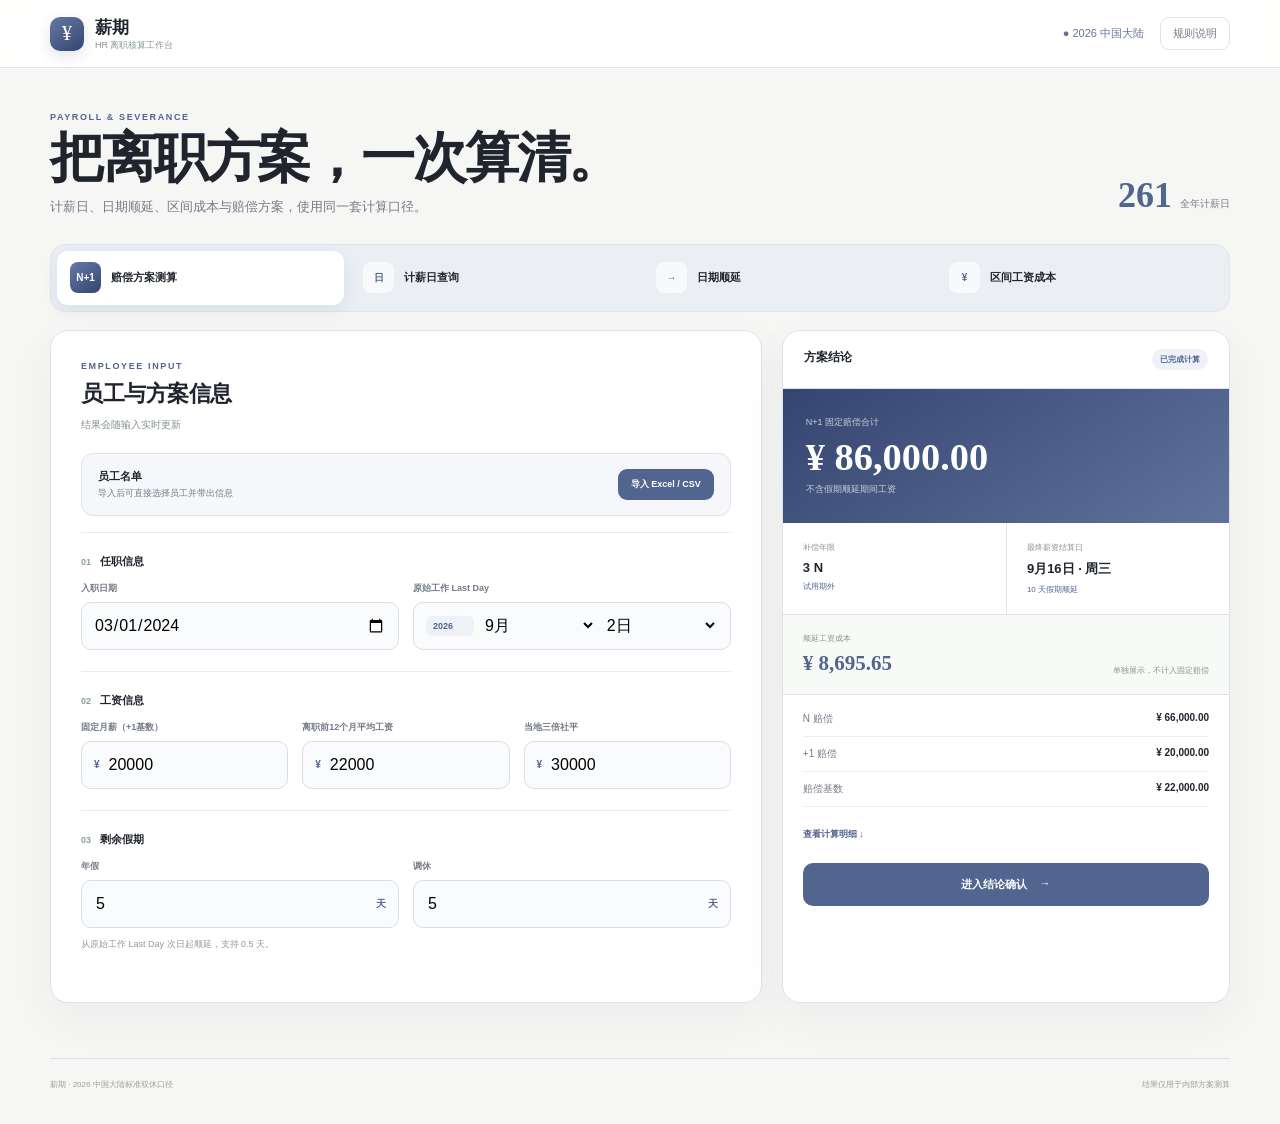
==== index.html @ 51e447cc "Preserve agreement template formatting" ====
<!DOCTYPE html><html lang="zh-CN"><head><meta charSet="utf-8"/><meta name="viewport" content="width=device-width, initial-scale=1"/><link rel="stylesheet" href="/_next/static/chunks/13sb8hp-z3cdv.css" data-precedence="next"/><link rel="preload" as="script" fetchPriority="low" href="/_next/static/chunks/0ht900cau6_ur.js"/><script src="/_next/static/chunks/0vqnltl8sl3p_.js" async=""></script><script src="/_next/static/chunks/0.rxwb~e6m~y..js" async=""></script><script src="/_next/static/chunks/turbopack-06ykm83l72~6q.js" async=""></script><script src="/_next/static/chunks/05gg3cnw0j-03.js" async=""></script><script src="/_next/static/chunks/0k6kr~ze-.qya.js" async=""></script><script src="/_next/static/chunks/126kmnv5s4izr.js" async=""></script><title>薪期｜发薪日查询器</title><meta name="description" content="查询每月及任意时间段内的发薪日数量和具体日期"/><script src="/_next/static/chunks/03~yq9q893hmn.js" noModule=""></script></head><body><div hidden=""><!--$--><!--/$--></div><main><header><div class="brand"><i>¥</i><b>薪期<small>HR 离职核算工作台</small></b></div><div class="head-actions"><span>● 2026 中国大陆</span><button>规则说明</button></div></header><section class="intro"><div><em>PAYROLL &amp; SEVERANCE</em><h1>把离职方案，一次算清。</h1><p>计薪日、日期顺延、区间成本与赔偿方案，使用同一套计算口径。</p></div><div><strong>261</strong><span>全年计薪日</span></div></section><nav><button class="active"><i>N+1</i><b>赔偿方案测算</b></button><button class=""><i>日</i><b>计薪日查询</b></button><button class=""><i>→</i><b>日期顺延</b></button><button class=""><i>¥</i><b>区间工资成本</b></button></nav><section class="workspace plan"><div class="card form"><div class="title"><em>EMPLOYEE INPUT</em><h2>员工与方案信息</h2><span>结果会随输入实时更新</span></div><div class="roster"><div><b>员工名单</b><span>导入后可直接选择员工并带出信息</span></div><label class="upload">导入 Excel / CSV<input type="file" accept=".xlsx,.xls,.csv"/></label></div><section class="group"><h3><i>01</i>任职信息</h3><div class="grid"><label class="field"><span>入职日期</span><input type="date" max="2026-09-02" value="2024-03-01"/></label><label class="field"><span>原始工作 Last Day</span><div class="date"><b>2026</b><select><option value="1">1<!-- -->月</option><option value="2">2<!-- -->月</option><option value="3">3<!-- -->月</option><option value="4">4<!-- -->月</option><option value="5">5<!-- -->月</option><option value="6">6<!-- -->月</option><option value="7">7<!-- -->月</option><option value="8">8<!-- -->月</option><option value="9" selected="">9<!-- -->月</option><option value="10">10<!-- -->月</option><option value="11">11<!-- -->月</option><option value="12">12<!-- -->月</option></select><select><option value="1">1<!-- -->日</option><option value="2" selected="">2<!-- -->日</option><option value="3">3<!-- -->日</option><option value="4">4<!-- -->日</option><option value="5">5<!-- -->日</option><option value="6">6<!-- -->日</option><option value="7">7<!-- -->日</option><option value="8">8<!-- -->日</option><option value="9">9<!-- -->日</option><option value="10">10<!-- -->日</option><option value="11">11<!-- -->日</option><option value="12">12<!-- -->日</option><option value="13">13<!-- -->日</option><option value="14">14<!-- -->日</option><option value="15">15<!-- -->日</option><option value="16">16<!-- -->日</option><option value="17">17<!-- -->日</option><option value="18">18<!-- -->日</option><option value="19">19<!-- -->日</option><option value="20">20<!-- -->日</option><option value="21">21<!-- -->日</option><option value="22">22<!-- -->日</option><option value="23">23<!-- -->日</option><option value="24">24<!-- -->日</option><option value="25">25<!-- -->日</option><option value="26">26<!-- -->日</option><option value="27">27<!-- -->日</option><option value="28">28<!-- -->日</option><option value="29">29<!-- -->日</option><option value="30">30<!-- -->日</option></select></div></label></div></section><section class="group"><h3><i>02</i>工资信息</h3><div class="grid three"><label class="field"><span>固定月薪（+1基数）</span><div class="input"><span>¥</span><input type="number" min="0" step="100" value="20000"/></div></label><label class="field"><span>离职前12个月平均工资</span><div class="input"><span>¥</span><input type="number" min="0" step="100" value="22000"/></div></label><label class="field"><span>当地三倍社平</span><div class="input"><span>¥</span><input type="number" min="0" step="100" value="30000"/></div></label></div></section><section class="group"><h3><i>03</i>剩余假期</h3><div class="grid"><label class="field"><span>年假</span><div class="input"><input type="number" min="0" step="0.5" value="5"/><span>天</span></div></label><label class="field"><span>调休</span><div class="input"><input type="number" min="0" step="0.5" value="5"/><span>天</span></div></label></div><p class="hint">从原始工作 Last Day 次日起顺延，支持 0.5 天。</p></section></div><aside class="card summary"><div class="summary-head"><b>方案结论</b><span>已完成计算</span></div><div class="total"><small>N+1 固定赔偿合计</small><strong>¥ 86,000.00</strong><em>不含假期顺延期间工资</em></div><div class="keys"><div><small>补偿年限</small><b>3<!-- --> N</b><em>试用期外</em></div><div><small>最终薪资结算日</small><b>9月16日 · 周三</b><em>10<!-- --> 天假期顺延</em></div></div><div class="extend"><div><small>顺延工资成本</small><strong>¥ 8,695.65</strong></div><span>单独展示，不计入固定赔偿</span></div><div class="lines"><p><span>N 赔偿</span><b>¥ 66,000.00</b></p><p><span>+1 赔偿</span><b>¥ 20,000.00</b></p><p><span>赔偿基数</span><b>¥ 22,000.00</b></p></div><button class="more">查看<!-- -->计算明细 <!-- -->↓</button><button class="primary confirm-go">进入结论确认 <span>→</span></button></aside></section><footer><span>薪期 · 2026 中国大陆标准双休口径</span><span>结果仅用于内部方案测算</span></footer></main><!--$--><!--/$--><script src="/_next/static/chunks/0ht900cau6_ur.js" id="_R_" async=""></script><script>(self.__next_f=self.__next_f||[]).push([0])</script><script>self.__next_f.push([1,"1:\"$Sreact.fragment\"\n2:I[39756,[\"/_next/static/chunks/05gg3cnw0j-03.js\",\"/_next/static/chunks/0k6kr~ze-.qya.js\"],\"default\"]\n3:I[37457,[\"/_next/static/chunks/05gg3cnw0j-03.js\",\"/_next/static/chunks/0k6kr~ze-.qya.js\"],\"default\"]\n4:I[47257,[\"/_next/static/chunks/05gg3cnw0j-03.js\",\"/_next/static/chunks/0k6kr~ze-.qya.js\"],\"ClientPageRoot\"]\n5:I[31713,[\"/_next/static/chunks/05gg3cnw0j-03.js\",\"/_next/static/chunks/0k6kr~ze-.qya.js\",\"/_next/static/chunks/126kmnv5s4izr.js\"],\"default\"]\n8:I[97367,[\"/_next/static/chunks/05gg3cnw0j-03.js\",\"/_next/static/chunks/0k6kr~ze-.qya.js\"],\"OutletBoundary\"]\n9:\"$Sreact.suspense\"\nb:I[97367,[\"/_next/static/chunks/05gg3cnw0j-03.js\",\"/_next/static/chunks/0k6kr~ze-.qya.js\"],\"ViewportBoundary\"]\nd:I[97367,[\"/_next/static/chunks/05gg3cnw0j-03.js\",\"/_next/static/chunks/0k6kr~ze-.qya.js\"],\"MetadataBoundary\"]\nf:I[68027,[\"/_next/static/chunks/05gg3cnw0j-03.js\",\"/_next/static/chunks/0k6kr~ze-.qya.js\"],\"default\",1]\n:HL[\"/_next/static/chunks/13sb8hp-z3cdv.css\",\"style\"]\n"])</script><script>self.__next_f.push([1,"0:{\"P\":null,\"c\":[\"\",\"\"],\"q\":\"\",\"i\":false,\"f\":[[[\"\",{\"children\":[\"__PAGE__\",{}]},\"$undefined\",\"$undefined\",16],[[\"$\",\"$1\",\"c\",{\"children\":[[[\"$\",\"link\",\"0\",{\"rel\":\"stylesheet\",\"href\":\"/_next/static/chunks/13sb8hp-z3cdv.css\",\"precedence\":\"next\",\"crossOrigin\":\"$undefined\",\"nonce\":\"$undefined\"}],[\"$\",\"script\",\"script-0\",{\"src\":\"/_next/static/chunks/05gg3cnw0j-03.js\",\"async\":true,\"nonce\":\"$undefined\"}],[\"$\",\"script\",\"script-1\",{\"src\":\"/_next/static/chunks/0k6kr~ze-.qya.js\",\"async\":true,\"nonce\":\"$undefined\"}]],[\"$\",\"html\",null,{\"lang\":\"zh-CN\",\"children\":[\"$\",\"body\",null,{\"children\":[\"$\",\"$L2\",null,{\"parallelRouterKey\":\"children\",\"error\":\"$undefined\",\"errorStyles\":\"$undefined\",\"errorScripts\":\"$undefined\",\"template\":[\"$\",\"$L3\",null,{}],\"templateStyles\":\"$undefined\",\"templateScripts\":\"$undefined\",\"notFound\":[[[\"$\",\"title\",null,{\"children\":\"404: This page could not be found.\"}],[\"$\",\"div\",null,{\"style\":{\"fontFamily\":\"system-ui,\\\"Segoe UI\\\",Roboto,Helvetica,Arial,sans-serif,\\\"Apple Color Emoji\\\",\\\"Segoe UI Emoji\\\"\",\"height\":\"100vh\",\"textAlign\":\"center\",\"display\":\"flex\",\"flexDirection\":\"column\",\"alignItems\":\"center\",\"justifyContent\":\"center\"},\"children\":[\"$\",\"div\",null,{\"children\":[[\"$\",\"style\",null,{\"dangerouslySetInnerHTML\":{\"__html\":\"body{color:#000;background:#fff;margin:0}.next-error-h1{border-right:1px solid rgba(0,0,0,.3)}@media (prefers-color-scheme:dark){body{color:#fff;background:#000}.next-error-h1{border-right:1px solid rgba(255,255,255,.3)}}\"}}],[\"$\",\"h1\",null,{\"className\":\"next-error-h1\",\"style\":{\"display\":\"inline-block\",\"margin\":\"0 20px 0 0\",\"padding\":\"0 23px 0 0\",\"fontSize\":24,\"fontWeight\":500,\"verticalAlign\":\"top\",\"lineHeight\":\"49px\"},\"children\":404}],[\"$\",\"div\",null,{\"style\":{\"display\":\"inline-block\"},\"children\":[\"$\",\"h2\",null,{\"style\":{\"fontSize\":14,\"fontWeight\":400,\"lineHeight\":\"49px\",\"margin\":0},\"children\":\"This page could not be found.\"}]}]]}]}]],[]],\"forbidden\":\"$undefined\",\"unauthorized\":\"$undefined\"}]}]}]]}],{\"children\":[[\"$\",\"$1\",\"c\",{\"children\":[[\"$\",\"$L4\",null,{\"Component\":\"$5\",\"serverProvidedParams\":{\"searchParams\":{},\"params\":{},\"promises\":[\"$@6\",\"$@7\"]}}],[[\"$\",\"script\",\"script-0\",{\"src\":\"/_next/static/chunks/126kmnv5s4izr.js\",\"async\":true,\"nonce\":\"$undefined\"}]],[\"$\",\"$L8\",null,{\"children\":[\"$\",\"$9\",null,{\"name\":\"Next.MetadataOutlet\",\"children\":\"$@a\"}]}]]}],{},null,false,null]},null,false,null],[\"$\",\"$1\",\"h\",{\"children\":[null,[\"$\",\"$Lb\",null,{\"children\":\"$Lc\"}],[\"$\",\"div\",null,{\"hidden\":true,\"children\":[\"$\",\"$Ld\",null,{\"children\":[\"$\",\"$9\",null,{\"name\":\"Next.Metadata\",\"children\":\"$Le\"}]}]}],null]}],false]],\"m\":\"$undefined\",\"G\":[\"$f\",[[\"$\",\"link\",\"0\",{\"rel\":\"stylesheet\",\"href\":\"/_next/static/chunks/13sb8hp-z3cdv.css\",\"precedence\":\"next\",\"crossOrigin\":\"$undefined\",\"nonce\":\"$undefined\"}]]],\"S\":true,\"h\":null,\"s\":\"$undefined\",\"l\":\"$undefined\",\"p\":\"$undefined\",\"d\":\"$undefined\",\"b\":\"bArKESbx78a8kWnN2kWUM\"}\n"])</script><script>self.__next_f.push([1,"6:{}\n7:\"$0:f:0:1:1:children:0:props:children:0:props:serverProvidedParams:params\"\n"])</script><script>self.__next_f.push([1,"c:[[\"$\",\"meta\",\"0\",{\"charSet\":\"utf-8\"}],[\"$\",\"meta\",\"1\",{\"name\":\"viewport\",\"content\":\"width=device-width, initial-scale=1\"}]]\n"])</script><script>self.__next_f.push([1,"a:null\ne:[[\"$\",\"title\",\"0\",{\"children\":\"薪期｜发薪日查询器\"}],[\"$\",\"meta\",\"1\",{\"name\":\"description\",\"content\":\"查询每月及任意时间段内的发薪日数量和具体日期\"}]]\n"])</script></body></html>
---- _next/static/chunks/13sb8hp-z3cdv.css ----
:root{--ink:#20242d;--muted:#747a86;--green:#52658f;--dark:#34456f;--mint:#eef1f7;--line:#dfe2e8;--bg:#f6f6f4;--orange:#b86b43}*{box-sizing:border-box}body{background:var(--bg);color:var(--ink);margin:0;font-family:Inter,Arial,PingFang SC,Microsoft YaHei,sans-serif}button,input,select{font:inherit}button{color:inherit;cursor:pointer}header{border-bottom:1px solid var(--line);-webkit-backdrop-filter:blur(14px);backdrop-filter:blur(14px);z-index:5;background:#ffffffea;justify-content:space-between;align-items:center;height:68px;padding:0 max(24px,50vw - 590px);display:flex;position:sticky;top:0}.brand{align-items:center;gap:11px;display:flex}.brand>i{background:linear-gradient(145deg,#6679a5,var(--dark));color:#fff;border-radius:10px;place-items:center;width:34px;height:34px;font:20px Georgia;display:grid;box-shadow:0 5px 14px #34456f25}.brand>b{font-size:17px;display:grid}.brand small{color:#89958e;font-size:9px;font-weight:500}.head-actions{color:var(--muted);align-items:center;gap:16px;font-size:11px;display:flex}.head-actions span{color:#66749a}.head-actions button{border:1px solid var(--line);background:#fff;border-radius:9px;padding:8px 12px}.rule{color:#776953;background:#fffaf2;border:1px solid #eadfcd;border-radius:11px;max-width:1180px;margin:12px auto 0;padding:13px 16px;font-size:11px}.rule b{color:#985524;margin-right:10px}.intro{justify-content:space-between;align-items:end;max-width:1180px;margin:auto;padding:44px 0 28px;display:flex}.intro em,.title em{color:var(--green);letter-spacing:.18em;margin-bottom:8px;font-size:9px;font-style:normal;font-weight:800;display:block}.intro h1{letter-spacing:-.04em;margin:0 0 11px;font:700 clamp(36px,4.6vw,54px)/1.05 Georgia,Songti SC,serif}.intro p{color:var(--muted);margin:0;font-size:13px}.intro>div:last-child{align-items:baseline;gap:8px;display:flex}.intro>div:last-child strong{color:var(--green);font:700 36px Georgia}.intro>div:last-child span{color:var(--muted);font-size:10px}nav{background:#ebeef3;border:1px solid #e2e5eb;border-radius:15px;grid-template-columns:repeat(4,minmax(0,1fr));grid-auto-rows:54px;gap:6px;max-width:1180px;margin:0 auto 18px;padding:6px;display:grid}nav button{text-align:left;background:0 0;border:0;border-radius:11px;align-items:center;gap:10px;width:100%;height:54px;padding:10px 13px;display:flex}nav button i{width:31px;height:31px;color:var(--green);background:#ffffffa8;border-radius:8px;flex:0 0 31px;place-items:center;font-size:10px;font-style:normal;font-weight:800;display:grid}nav button b{font-size:11px}nav button.active{background:#fff;box-shadow:0 5px 16px #34456f16}nav button.active i{background:linear-gradient(145deg,#6679a5,var(--dark));color:#fff}.workspace{max-width:1180px;margin:0 auto 55px}.workspace.plan{grid-template-columns:minmax(0,1.35fr) minmax(390px,.85fr);align-items:stretch;gap:20px;display:grid}.workspace.two{grid-template-columns:minmax(0,1.15fr) minmax(360px,.85fr);align-items:stretch;gap:20px;display:grid}.workspace.solo{max-width:1180px}.workspace>.card{height:100%}.workspace.two>.card{min-height:475px}.workspace.solo>.card{min-height:360px}.workspace.solo>.card>.grid{max-width:900px}.card{border:1px solid var(--line);background:#fff;border-radius:18px;box-shadow:0 16px 45px #35425e0d}.form{padding:30px}.title{margin-bottom:24px}.title h2{letter-spacing:-.02em;margin:0 0 5px;font-size:22px}.title>span{color:#859188;font-size:10px}.group{border-top:1px solid #e8eaf0;padding:21px 0}.group h3{margin:0 0 13px;font-size:11px}.group h3 i{color:#8ca097;margin-right:9px;font-size:9px;font-style:normal}.grid{grid-template-columns:repeat(2,minmax(0,1fr));gap:14px;display:grid}.grid.three{grid-template-columns:repeat(3,minmax(0,1fr))}.field{gap:7px;min-width:0;display:grid}.field>span{color:var(--muted);font-size:9px;font-weight:700}.field>input,.input,.date{background:#fafbfc;border:1px solid #d9dde5;border-radius:10px;outline:0;width:100%;height:48px;padding:0 12px}.field>input:focus,.input:focus-within,.date:focus-within{border-color:var(--green);background:#fff;box-shadow:0 0 0 3px #17634816}.input{align-items:center;gap:7px;display:flex}.date{grid-template-columns:48px minmax(0,1fr) minmax(0,1fr);align-items:center;gap:7px;display:grid}.input input{background:0 0;border:0;outline:0;width:100%;min-width:0}.input span{color:var(--green);font-size:10px;font-weight:800}.date b{background:var(--mint);color:var(--green);border-radius:6px;padding:5px 7px;font-size:9px}.date select{background:0 0;border:0;outline:0;width:100%;min-width:0}.hint{color:#909b94;margin:10px 0 0;font-size:9px}.summary{overflow:hidden}.summary-head{border-bottom:1px solid var(--line);justify-content:space-between;padding:18px 21px;font-size:12px;display:flex}.summary-head span{background:var(--mint);color:var(--green);border-radius:99px;padding:5px 8px;font-size:8px;font-weight:800}.total{color:#fff;background:linear-gradient(145deg,#34456f,#60739d);padding:27px 23px}.total small,.total em{opacity:.72;font-size:9px;font-style:normal;display:block}.total strong{margin:9px 0 7px;font:700 clamp(30px,3vw,42px)/1 Georgia;display:block}.keys{border-bottom:1px solid var(--line);grid-template-columns:1fr 1fr;display:grid}.keys>div{padding:19px 20px}.keys>div+div{border-left:1px solid var(--line)}.keys small,.extend small{color:#89948d;margin-bottom:7px;font-size:8px;display:block}.keys b{font-size:13px;display:block}.keys em{color:var(--green);margin-top:6px;font-size:8px;font-style:normal;display:block}.extend{border-bottom:1px solid var(--line);background:#f8faf8;justify-content:space-between;align-items:end;padding:18px 20px;display:flex}.extend strong{color:var(--green);font:700 21px Georgia}.extend>span{color:#89948d;font-size:8px}.lines{padding:7px 20px}.lines p{border-bottom:1px solid #edf1ee;justify-content:space-between;margin:0;padding:10px 0;font-size:10px;display:flex}.lines span{color:var(--muted)}.more{width:100%;color:var(--green);background:#fff;border:0;justify-content:space-between;padding:14px 20px;font-size:9px;font-weight:800;display:flex}.details{border-top:1px solid var(--line);background:#fbfcfb;padding:5px 20px 17px}.details p{color:#68766d;margin:9px 0;font-size:9px;line-height:1.55}.details b{color:var(--ink)}.details.standalone{border:1px solid var(--line);border-radius:11px;margin-top:15px}.primary{background:var(--green);color:#fff;border:0;border-radius:10px;justify-content:center;gap:12px;width:100%;margin-top:16px;padding:14px 17px;font-size:11px;font-weight:800;display:flex}.primary:hover{background:var(--dark)}.result{color:#fff;background:linear-gradient(145deg,#34456f,#60739d);border-radius:13px;margin-top:18px;padding:24px}.result small,.result span{opacity:.72;font-size:9px;display:block}.result strong{margin:8px 0;font:700 37px Georgia;display:block}.months{grid-template-columns:repeat(4,1fr);gap:7px;margin-bottom:17px;display:grid}.months button{border:1px solid var(--line);color:var(--muted);background:#fbfcfb;border-radius:8px;padding:8px 3px;font-size:9px}.months button b{color:var(--ink);font:700 17px Georgia;display:block}.months button.active{background:var(--green);border-color:var(--green);color:#fff}.months button.active b{color:#fff}.chips{flex-wrap:wrap;gap:6px;max-height:320px;margin-top:15px;display:flex;overflow:auto}.chips span{background:var(--mint);color:var(--green);border-radius:6px;padding:6px 8px;font-size:9px}.chips span.holiday{color:var(--orange);background:#fff0e4}footer{border-top:1px solid var(--line);color:#96a199;justify-content:space-between;max-width:1180px;margin:auto;padding:20px 0 34px;font-size:8px;display:flex}@media (max-width:820px){header,.intro,nav,.workspace,.rule,footer{margin-left:16px;margin-right:16px}header{padding:0}.workspace.plan,.workspace.two{grid-template-columns:1fr}.workspace>.card,.workspace.two>.card,.workspace.solo>.card{height:auto;min-height:0}.grid.three{grid-template-columns:1fr 1fr}.intro>div:last-child{display:none}nav{grid-auto-rows:52px}nav button{justify-content:center;height:52px}nav button b{display:none}}@media (max-width:520px){.head-actions span{display:none}.intro{padding-top:30px}.intro h1{font-size:35px}.intro p{font-size:11px;line-height:1.6}.grid,.grid.three{grid-template-columns:1fr}.form{padding:21px}.keys{grid-template-columns:1fr}.keys>div+div{border-left:0;border-top:1px solid var(--line)}.extend{flex-direction:column;align-items:flex-start;gap:8px}.total strong{font-size:32px}footer{flex-direction:column;gap:10px}}.roster{background:#f6f7fa;border:1px solid #dfe3eb;border-radius:12px;justify-content:space-between;align-items:center;gap:14px;margin:-3px 0 16px;padding:15px 16px;display:flex}.roster>div{gap:3px;display:grid}.roster b{font-size:11px}.roster span,.import-msg{color:var(--muted);font-size:9px}.upload{background:var(--green);color:#fff;white-space:nowrap;cursor:pointer;border-radius:9px;padding:9px 13px;font-size:9px;font-weight:800}.upload input{display:none}.import-msg{color:var(--green);margin:-8px 0 13px}.person-select{background:#fafbfc;border:1px solid #d9dde5;border-radius:10px;outline:0;width:100%;height:48px;margin-bottom:18px;padding:0 12px}.person-select:focus{border-color:var(--green);box-shadow:0 0 0 3px #52658f16}@media (max-width:520px){.roster{flex-direction:column;align-items:flex-start}.upload{text-align:center;width:100%}}.confirm-go{width:calc(100% - 40px);margin:8px 20px 20px}.agreement-page{padding-top:8px}.confirm-title{align-items:flex-start;gap:18px;margin-bottom:18px;display:flex}.confirm-title>button{border:1px solid var(--line);height:38px;color:var(--green);background:#fff;border-radius:10px;padding:0 14px;font-size:10px;font-weight:800}.confirm-title em{color:var(--green);letter-spacing:.18em;margin:2px 0 7px;font-size:9px;font-style:normal;font-weight:800;display:block}.confirm-title h2{letter-spacing:-.03em;margin:0 0 5px;font-size:25px}.confirm-title p{color:var(--muted);margin:0;font-size:11px}.confirm-grid{grid-template-columns:minmax(320px,.78fr) minmax(0,1.22fr);align-items:start;gap:20px;display:grid}.confirm-grid>.card{height:auto}.agreement-fields h3,.confirm-grid>.form>h3{margin:0 0 20px;font-size:15px}.conclusion{grid-template-columns:repeat(2,minmax(0,1fr));gap:10px;display:grid}.conclusion>div{background:#fafbfc;border:1px solid #e5e7ed;border-radius:11px;flex-direction:column;justify-content:space-between;gap:8px;min-height:74px;padding:14px;display:flex}.conclusion span{color:var(--muted);font-size:9px}.conclusion b{font-size:12px}.conclusion strong{color:var(--green);font:700 23px Georgia}.conclusion .wide{grid-column:1/-1}.conclusion .muted{background:#f2f4f8;min-height:64px}.agreement-fields h4{border-top:1px solid var(--line);margin:23px 0 13px;padding-top:20px;font-size:11px}.agreement-fields textarea{resize:vertical;min-height:92px;font:inherit;background:#fafbfc;border:1px solid #d9dde5;border-radius:10px;outline:0;padding:12px;line-height:1.6}.agreement-fields textarea:focus{border-color:var(--green);background:#fff;box-shadow:0 0 0 3px #52658f16}.agreement-fields .full{margin-top:14px}.check{color:#5c6472;align-items:center;gap:8px;margin-top:18px;font-size:10px;display:flex}.check input{accent-color:var(--green)}.check.confirm{background:var(--mint);color:var(--ink);border-radius:10px;margin-top:22px;padding:14px;font-weight:700}.repurchase{border:1px solid var(--line);background:#fafbfc;border-radius:12px;margin-top:13px;padding:16px}.agreement-fields .primary:disabled{cursor:not-allowed;background:#aeb5c3}.error{color:#a74737;margin:11px 0 0;font-size:10px}.privacy{text-align:center;color:var(--muted);margin:10px 0 0;font-size:9px}@media (max-width:900px){.confirm-grid{grid-template-columns:1fr}.agreement-page{padding-top:0}}@media (max-width:520px){.confirm-title{gap:12px;display:grid}.confirm-title>button{width:max-content}.conclusion{grid-template-columns:1fr}.conclusion .wide{grid-column:auto}.confirm-go{width:calc(100% - 28px);margin-left:14px;margin-right:14px}}.template-upload{color:var(--muted);cursor:pointer;background:#f5f7fb;border:1px dashed #aeb7c8;border-radius:11px;justify-content:space-between;align-items:center;gap:14px;margin:-4px 0 18px;padding:14px 15px;font-size:10px;display:flex}.template-upload b{background:var(--green);color:#fff;white-space:nowrap;border-radius:8px;padding:7px 10px;font-size:9px}.template-upload input{display:none}.asset-heading{border-top:1px solid var(--line);justify-content:space-between;align-items:center;margin-top:23px;padding-top:20px;display:flex}.asset-heading h4{border:0;margin:0;padding:0}.asset-heading button{color:var(--green);background:#fff;border:1px solid #cdd3df;border-radius:8px;padding:7px 10px;font-size:9px;font-weight:800}.asset-list{gap:10px;margin-top:13px;display:grid}.asset-row{background:#fafbfc;border:1px solid #e1e4eb;border-radius:11px;grid-template-columns:minmax(0,1fr) auto;align-items:end;gap:10px;padding:13px;display:grid}.remove-asset{color:#a55b51;background:0 0;border:0;height:48px;padding:0 10px;font-size:9px}@media (max-width:620px){.asset-row{grid-template-columns:1fr}.remove-asset{justify-self:end;height:30px}}.asset-paste{margin-top:13px}.asset-paste textarea{min-height:132px}.asset-preview{background:#fafbfc;border:1px solid #e1e4eb;border-radius:11px;margin-top:10px;padding:13px 14px}.asset-preview>b{color:var(--green);margin-bottom:6px;font-size:9px;display:block}.asset-preview p{border-top:1px solid #e8eaf0;grid-template-columns:minmax(0,1fr) auto;gap:12px;margin:0;padding:7px 0;font-size:9px;display:grid}.asset-preview span{overflow-wrap:anywhere}.asset-preview em{color:var(--muted);font-style:normal}
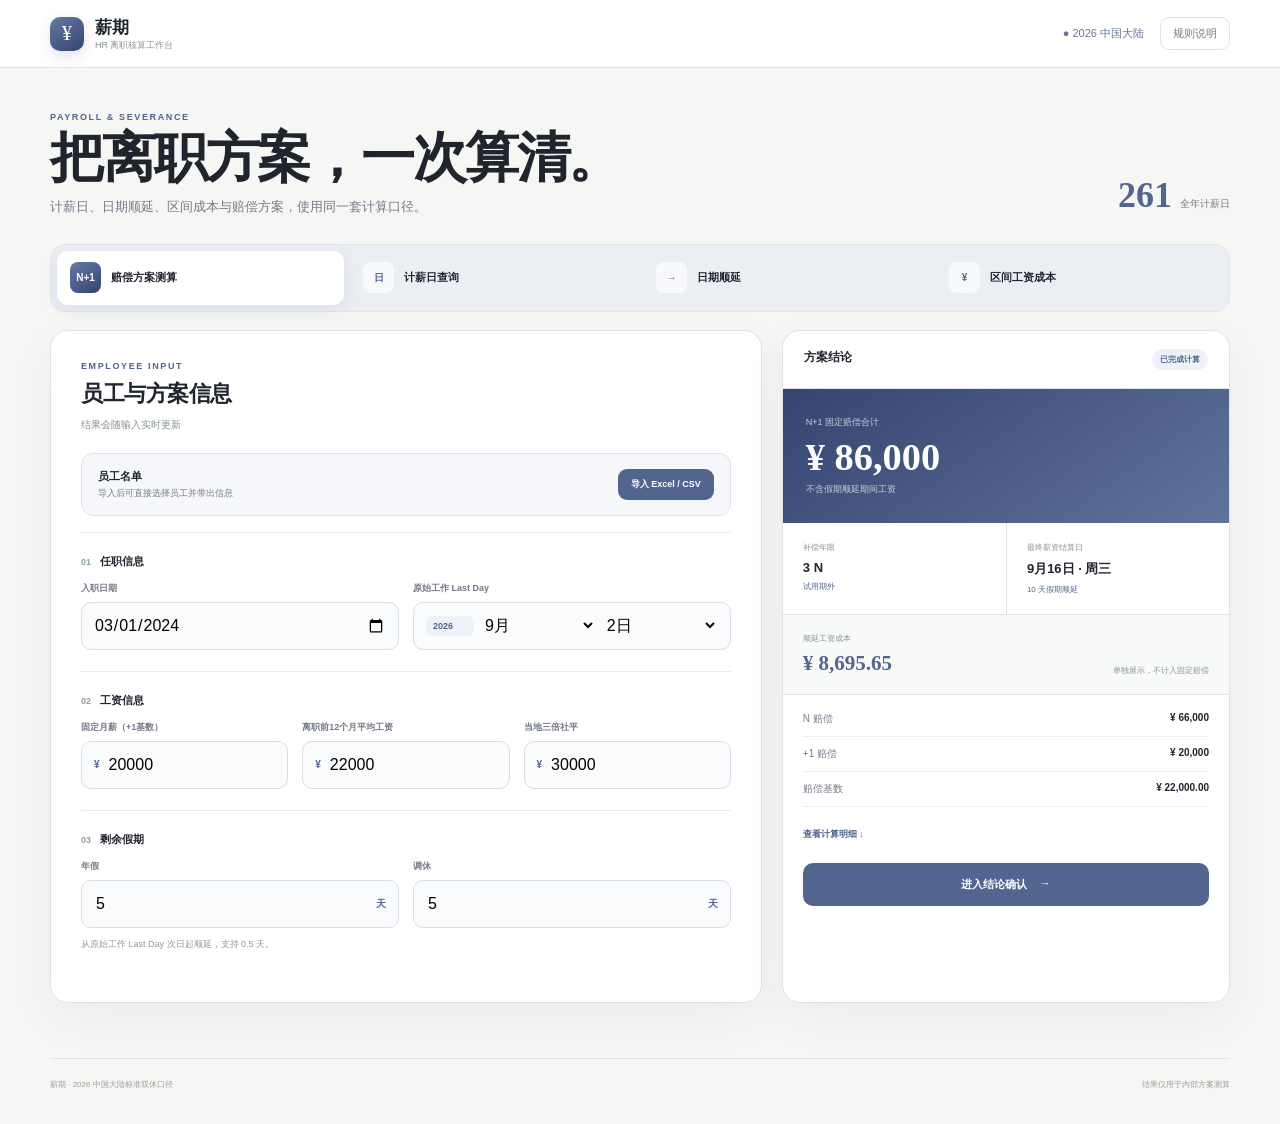
==== commit dee958d4: "Round severance compensation to whole yuan" ====
--- a/index.html
+++ b/index.html
@@ -1 +1 @@
-<!DOCTYPE html><html lang="zh-CN"><head><meta charSet="utf-8"/><meta name="viewport" content="width=device-width, initial-scale=1"/><link rel="stylesheet" href="/_next/static/chunks/13sb8hp-z3cdv.css" data-precedence="next"/><link rel="preload" as="script" fetchPriority="low" href="/_next/static/chunks/0ht900cau6_ur.js"/><script src="/_next/static/chunks/0vqnltl8sl3p_.js" async=""></script><script src="/_next/static/chunks/0.rxwb~e6m~y..js" async=""></script><script src="/_next/static/chunks/turbopack-06ykm83l72~6q.js" async=""></script><script src="/_next/static/chunks/05gg3cnw0j-03.js" async=""></script><script src="/_next/static/chunks/0k6kr~ze-.qya.js" async=""></script><script src="/_next/static/chunks/126kmnv5s4izr.js" async=""></script><title>薪期｜发薪日查询器</title><meta name="description" content="查询每月及任意时间段内的发薪日数量和具体日期"/><script src="/_next/static/chunks/03~yq9q893hmn.js" noModule=""></script></head><body><div hidden=""><!--$--><!--/$--></div><main><header><div class="brand"><i>¥</i><b>薪期<small>HR 离职核算工作台</small></b></div><div class="head-actions"><span>● 2026 中国大陆</span><button>规则说明</button></div></header><section class="intro"><div><em>PAYROLL &amp; SEVERANCE</em><h1>把离职方案，一次算清。</h1><p>计薪日、日期顺延、区间成本与赔偿方案，使用同一套计算口径。</p></div><div><strong>261</strong><span>全年计薪日</span></div></section><nav><button class="active"><i>N+1</i><b>赔偿方案测算</b></button><button class=""><i>日</i><b>计薪日查询</b></button><button class=""><i>→</i><b>日期顺延</b></button><button class=""><i>¥</i><b>区间工资成本</b></button></nav><section class="workspace plan"><div class="card form"><div class="title"><em>EMPLOYEE INPUT</em><h2>员工与方案信息</h2><span>结果会随输入实时更新</span></div><div class="roster"><div><b>员工名单</b><span>导入后可直接选择员工并带出信息</span></div><label class="upload">导入 Excel / CSV<input type="file" accept=".xlsx,.xls,.csv"/></label></div><section class="group"><h3><i>01</i>任职信息</h3><div class="grid"><label class="field"><span>入职日期</span><input type="date" max="2026-09-02" value="2024-03-01"/></label><label class="field"><span>原始工作 Last Day</span><div class="date"><b>2026</b><select><option value="1">1<!-- -->月</option><option value="2">2<!-- -->月</option><option value="3">3<!-- -->月</option><option value="4">4<!-- -->月</option><option value="5">5<!-- -->月</option><option value="6">6<!-- -->月</option><option value="7">7<!-- -->月</option><option value="8">8<!-- -->月</option><option value="9" selected="">9<!-- -->月</option><option value="10">10<!-- -->月</option><option value="11">11<!-- -->月</option><option value="12">12<!-- -->月</option></select><select><option value="1">1<!-- -->日</option><option value="2" selected="">2<!-- -->日</option><option value="3">3<!-- -->日</option><option value="4">4<!-- -->日</option><option value="5">5<!-- -->日</option><option value="6">6<!-- -->日</option><option value="7">7<!-- -->日</option><option value="8">8<!-- -->日</option><option value="9">9<!-- -->日</option><option value="10">10<!-- -->日</option><option value="11">11<!-- -->日</option><option value="12">12<!-- -->日</option><option value="13">13<!-- -->日</option><option value="14">14<!-- -->日</option><option value="15">15<!-- -->日</option><option value="16">16<!-- -->日</option><option value="17">17<!-- -->日</option><option value="18">18<!-- -->日</option><option value="19">19<!-- -->日</option><option value="20">20<!-- -->日</option><option value="21">21<!-- -->日</option><option value="22">22<!-- -->日</option><option value="23">23<!-- -->日</option><option value="24">24<!-- -->日</option><option value="25">25<!-- -->日</option><option value="26">26<!-- -->日</option><option value="27">27<!-- -->日</option><option value="28">28<!-- -->日</option><option value="29">29<!-- -->日</option><option value="30">30<!-- -->日</option></select></div></label></div></section><section class="group"><h3><i>02</i>工资信息</h3><div class="grid three"><label class="field"><span>固定月薪（+1基数）</span><div class="input"><span>¥</span><input type="number" min="0" step="100" value="20000"/></div></label><label class="field"><span>离职前12个月平均工资</span><div class="input"><span>¥</span><input type="number" min="0" step="100" value="22000"/></div></label><label class="field"><span>当地三倍社平</span><div class="input"><span>¥</span><input type="number" min="0" step="100" value="30000"/></div></label></div></section><section class="group"><h3><i>03</i>剩余假期</h3><div class="grid"><label class="field"><span>年假</span><div class="input"><input type="number" min="0" step="0.5" value="5"/><span>天</span></div></label><label class="field"><span>调休</span><div class="input"><input type="number" min="0" step="0.5" value="5"/><span>天</span></div></label></div><p class="hint">从原始工作 Last Day 次日起顺延，支持 0.5 天。</p></section></div><aside class="card summary"><div class="summary-head"><b>方案结论</b><span>已完成计算</span></div><div class="total"><small>N+1 固定赔偿合计</small><strong>¥ 86,000.00</strong><em>不含假期顺延期间工资</em></div><div class="keys"><div><small>补偿年限</small><b>3<!-- --> N</b><em>试用期外</em></div><div><small>最终薪资结算日</small><b>9月16日 · 周三</b><em>10<!-- --> 天假期顺延</em></div></div><div class="extend"><div><small>顺延工资成本</small><strong>¥ 8,695.65</strong></div><span>单独展示，不计入固定赔偿</span></div><div class="lines"><p><span>N 赔偿</span><b>¥ 66,000.00</b></p><p><span>+1 赔偿</span><b>¥ 20,000.00</b></p><p><span>赔偿基数</span><b>¥ 22,000.00</b></p></div><button class="more">查看<!-- -->计算明细 <!-- -->↓</button><button class="primary confirm-go">进入结论确认 <span>→</span></button></aside></section><footer><span>薪期 · 2026 中国大陆标准双休口径</span><span>结果仅用于内部方案测算</span></footer></main><!--$--><!--/$--><script src="/_next/static/chunks/0ht900cau6_ur.js" id="_R_" async=""></script><script>(self.__next_f=self.__next_f||[]).push([0])</script><script>self.__next_f.push([1,"1:\"$Sreact.fragment\"\n2:I[39756,[\"/_next/static/chunks/05gg3cnw0j-03.js\",\"/_next/static/chunks/0k6kr~ze-.qya.js\"],\"default\"]\n3:I[37457,[\"/_next/static/chunks/05gg3cnw0j-03.js\",\"/_next/static/chunks/0k6kr~ze-.qya.js\"],\"default\"]\n4:I[47257,[\"/_next/static/chunks/05gg3cnw0j-03.js\",\"/_next/static/chunks/0k6kr~ze-.qya.js\"],\"ClientPageRoot\"]\n5:I[31713,[\"/_next/static/chunks/05gg3cnw0j-03.js\",\"/_next/static/chunks/0k6kr~ze-.qya.js\",\"/_next/static/chunks/126kmnv5s4izr.js\"],\"default\"]\n8:I[97367,[\"/_next/static/chunks/05gg3cnw0j-03.js\",\"/_next/static/chunks/0k6kr~ze-.qya.js\"],\"OutletBoundary\"]\n9:\"$Sreact.suspense\"\nb:I[97367,[\"/_next/static/chunks/05gg3cnw0j-03.js\",\"/_next/static/chunks/0k6kr~ze-.qya.js\"],\"ViewportBoundary\"]\nd:I[97367,[\"/_next/static/chunks/05gg3cnw0j-03.js\",\"/_next/static/chunks/0k6kr~ze-.qya.js\"],\"MetadataBoundary\"]\nf:I[68027,[\"/_next/static/chunks/05gg3cnw0j-03.js\",\"/_next/static/chunks/0k6kr~ze-.qya.js\"],\"default\",1]\n:HL[\"/_next/static/chunks/13sb8hp-z3cdv.css\",\"style\"]\n"])</script><script>self.__next_f.push([1,"0:{\"P\":null,\"c\":[\"\",\"\"],\"q\":\"\",\"i\":false,\"f\":[[[\"\",{\"children\":[\"__PAGE__\",{}]},\"$undefined\",\"$undefined\",16],[[\"$\",\"$1\",\"c\",{\"children\":[[[\"$\",\"link\",\"0\",{\"rel\":\"stylesheet\",\"href\":\"/_next/static/chunks/13sb8hp-z3cdv.css\",\"precedence\":\"next\",\"crossOrigin\":\"$undefined\",\"nonce\":\"$undefined\"}],[\"$\",\"script\",\"script-0\",{\"src\":\"/_next/static/chunks/05gg3cnw0j-03.js\",\"async\":true,\"nonce\":\"$undefined\"}],[\"$\",\"script\",\"script-1\",{\"src\":\"/_next/static/chunks/0k6kr~ze-.qya.js\",\"async\":true,\"nonce\":\"$undefined\"}]],[\"$\",\"html\",null,{\"lang\":\"zh-CN\",\"children\":[\"$\",\"body\",null,{\"children\":[\"$\",\"$L2\",null,{\"parallelRouterKey\":\"children\",\"error\":\"$undefined\",\"errorStyles\":\"$undefined\",\"errorScripts\":\"$undefined\",\"template\":[\"$\",\"$L3\",null,{}],\"templateStyles\":\"$undefined\",\"templateScripts\":\"$undefined\",\"notFound\":[[[\"$\",\"title\",null,{\"children\":\"404: This page could not be found.\"}],[\"$\",\"div\",null,{\"style\":{\"fontFamily\":\"system-ui,\\\"Segoe UI\\\",Roboto,Helvetica,Arial,sans-serif,\\\"Apple Color Emoji\\\",\\\"Segoe UI Emoji\\\"\",\"height\":\"100vh\",\"textAlign\":\"center\",\"display\":\"flex\",\"flexDirection\":\"column\",\"alignItems\":\"center\",\"justifyContent\":\"center\"},\"children\":[\"$\",\"div\",null,{\"children\":[[\"$\",\"style\",null,{\"dangerouslySetInnerHTML\":{\"__html\":\"body{color:#000;background:#fff;margin:0}.next-error-h1{border-right:1px solid rgba(0,0,0,.3)}@media (prefers-color-scheme:dark){body{color:#fff;background:#000}.next-error-h1{border-right:1px solid rgba(255,255,255,.3)}}\"}}],[\"$\",\"h1\",null,{\"className\":\"next-error-h1\",\"style\":{\"display\":\"inline-block\",\"margin\":\"0 20px 0 0\",\"padding\":\"0 23px 0 0\",\"fontSize\":24,\"fontWeight\":500,\"verticalAlign\":\"top\",\"lineHeight\":\"49px\"},\"children\":404}],[\"$\",\"div\",null,{\"style\":{\"display\":\"inline-block\"},\"children\":[\"$\",\"h2\",null,{\"style\":{\"fontSize\":14,\"fontWeight\":400,\"lineHeight\":\"49px\",\"margin\":0},\"children\":\"This page could not be found.\"}]}]]}]}]],[]],\"forbidden\":\"$undefined\",\"unauthorized\":\"$undefined\"}]}]}]]}],{\"children\":[[\"$\",\"$1\",\"c\",{\"children\":[[\"$\",\"$L4\",null,{\"Component\":\"$5\",\"serverProvidedParams\":{\"searchParams\":{},\"params\":{},\"promises\":[\"$@6\",\"$@7\"]}}],[[\"$\",\"script\",\"script-0\",{\"src\":\"/_next/static/chunks/126kmnv5s4izr.js\",\"async\":true,\"nonce\":\"$undefined\"}]],[\"$\",\"$L8\",null,{\"children\":[\"$\",\"$9\",null,{\"name\":\"Next.MetadataOutlet\",\"children\":\"$@a\"}]}]]}],{},null,false,null]},null,false,null],[\"$\",\"$1\",\"h\",{\"children\":[null,[\"$\",\"$Lb\",null,{\"children\":\"$Lc\"}],[\"$\",\"div\",null,{\"hidden\":true,\"children\":[\"$\",\"$Ld\",null,{\"children\":[\"$\",\"$9\",null,{\"name\":\"Next.Metadata\",\"children\":\"$Le\"}]}]}],null]}],false]],\"m\":\"$undefined\",\"G\":[\"$f\",[[\"$\",\"link\",\"0\",{\"rel\":\"stylesheet\",\"href\":\"/_next/static/chunks/13sb8hp-z3cdv.css\",\"precedence\":\"next\",\"crossOrigin\":\"$undefined\",\"nonce\":\"$undefined\"}]]],\"S\":true,\"h\":null,\"s\":\"$undefined\",\"l\":\"$undefined\",\"p\":\"$undefined\",\"d\":\"$undefined\",\"b\":\"bArKESbx78a8kWnN2kWUM\"}\n"])</script><script>self.__next_f.push([1,"6:{}\n7:\"$0:f:0:1:1:children:0:props:children:0:props:serverProvidedParams:params\"\n"])</script><script>self.__next_f.push([1,"c:[[\"$\",\"meta\",\"0\",{\"charSet\":\"utf-8\"}],[\"$\",\"meta\",\"1\",{\"name\":\"viewport\",\"content\":\"width=device-width, initial-scale=1\"}]]\n"])</script><script>self.__next_f.push([1,"a:null\ne:[[\"$\",\"title\",\"0\",{\"children\":\"薪期｜发薪日查询器\"}],[\"$\",\"meta\",\"1\",{\"name\":\"description\",\"content\":\"查询每月及任意时间段内的发薪日数量和具体日期\"}]]\n"])</script></body></html>+<!DOCTYPE html><html lang="zh-CN"><head><meta charSet="utf-8"/><meta name="viewport" content="width=device-width, initial-scale=1"/><link rel="stylesheet" href="/_next/static/chunks/0svtv0v7cp5e1.css" data-precedence="next"/><link rel="preload" as="script" fetchPriority="low" href="/_next/static/chunks/0ht900cau6_ur.js"/><script src="/_next/static/chunks/0vqnltl8sl3p_.js" async=""></script><script src="/_next/static/chunks/0.rxwb~e6m~y..js" async=""></script><script src="/_next/static/chunks/turbopack-06ykm83l72~6q.js" async=""></script><script src="/_next/static/chunks/05gg3cnw0j-03.js" async=""></script><script src="/_next/static/chunks/0k6kr~ze-.qya.js" async=""></script><script src="/_next/static/chunks/13kiz6mbn-49w.js" async=""></script><title>薪期｜发薪日查询器</title><meta name="description" content="查询每月及任意时间段内的发薪日数量和具体日期"/><script src="/_next/static/chunks/03~yq9q893hmn.js" noModule=""></script></head><body><div hidden=""><!--$--><!--/$--></div><main><header><div class="brand"><i>¥</i><b>薪期<small>HR 离职核算工作台</small></b></div><div class="head-actions"><span>● 2026 中国大陆</span><button>规则说明</button></div></header><section class="intro"><div><em>PAYROLL &amp; SEVERANCE</em><h1>把离职方案，一次算清。</h1><p>计薪日、日期顺延、区间成本与赔偿方案，使用同一套计算口径。</p></div><div><strong>261</strong><span>全年计薪日</span></div></section><nav><button class="active"><i>N+1</i><b>赔偿方案测算</b></button><button class=""><i>日</i><b>计薪日查询</b></button><button class=""><i>→</i><b>日期顺延</b></button><button class=""><i>¥</i><b>区间工资成本</b></button></nav><section class="workspace plan"><div class="card form"><div class="title"><em>EMPLOYEE INPUT</em><h2>员工与方案信息</h2><span>结果会随输入实时更新</span></div><div class="roster"><div><b>员工名单</b><span>导入后可直接选择员工并带出信息</span></div><label class="upload">导入 Excel / CSV<input type="file" accept=".xlsx,.xls,.csv"/></label></div><section class="group"><h3><i>01</i>任职信息</h3><div class="grid"><label class="field"><span>入职日期</span><input type="date" max="2026-09-02" value="2024-03-01"/></label><label class="field"><span>原始工作 Last Day</span><div class="date"><b>2026</b><select><option value="1">1<!-- -->月</option><option value="2">2<!-- -->月</option><option value="3">3<!-- -->月</option><option value="4">4<!-- -->月</option><option value="5">5<!-- -->月</option><option value="6">6<!-- -->月</option><option value="7">7<!-- -->月</option><option value="8">8<!-- -->月</option><option value="9" selected="">9<!-- -->月</option><option value="10">10<!-- -->月</option><option value="11">11<!-- -->月</option><option value="12">12<!-- -->月</option></select><select><option value="1">1<!-- -->日</option><option value="2" selected="">2<!-- -->日</option><option value="3">3<!-- -->日</option><option value="4">4<!-- -->日</option><option value="5">5<!-- -->日</option><option value="6">6<!-- -->日</option><option value="7">7<!-- -->日</option><option value="8">8<!-- -->日</option><option value="9">9<!-- -->日</option><option value="10">10<!-- -->日</option><option value="11">11<!-- -->日</option><option value="12">12<!-- -->日</option><option value="13">13<!-- -->日</option><option value="14">14<!-- -->日</option><option value="15">15<!-- -->日</option><option value="16">16<!-- -->日</option><option value="17">17<!-- -->日</option><option value="18">18<!-- -->日</option><option value="19">19<!-- -->日</option><option value="20">20<!-- -->日</option><option value="21">21<!-- -->日</option><option value="22">22<!-- -->日</option><option value="23">23<!-- -->日</option><option value="24">24<!-- -->日</option><option value="25">25<!-- -->日</option><option value="26">26<!-- -->日</option><option value="27">27<!-- -->日</option><option value="28">28<!-- -->日</option><option value="29">29<!-- -->日</option><option value="30">30<!-- -->日</option></select></div></label></div></section><section class="group"><h3><i>02</i>工资信息</h3><div class="grid three"><label class="field"><span>固定月薪（+1基数）</span><div class="input"><span>¥</span><input type="number" min="0" step="100" value="20000"/></div></label><label class="field"><span>离职前12个月平均工资</span><div class="input"><span>¥</span><input type="number" min="0" step="100" value="22000"/></div></label><label class="field"><span>当地三倍社平</span><div class="input"><span>¥</span><input type="number" min="0" step="100" value="30000"/></div></label></div></section><section class="group"><h3><i>03</i>剩余假期</h3><div class="grid"><label class="field"><span>年假</span><div class="input"><input type="number" min="0" step="0.5" value="5"/><span>天</span></div></label><label class="field"><span>调休</span><div class="input"><input type="number" min="0" step="0.5" value="5"/><span>天</span></div></label></div><p class="hint">从原始工作 Last Day 次日起顺延，支持 0.5 天。</p></section></div><aside class="card summary"><div class="summary-head"><b>方案结论</b><span>已完成计算</span></div><div class="total"><small>N+1 固定赔偿合计</small><strong>¥ 86,000</strong><em>不含假期顺延期间工资</em></div><div class="keys"><div><small>补偿年限</small><b>3<!-- --> N</b><em>试用期外</em></div><div><small>最终薪资结算日</small><b>9月16日 · 周三</b><em>10<!-- --> 天假期顺延</em></div></div><div class="extend"><div><small>顺延工资成本</small><strong>¥ 8,695.65</strong></div><span>单独展示，不计入固定赔偿</span></div><div class="lines"><p><span>N 赔偿</span><b>¥ 66,000</b></p><p><span>+1 赔偿</span><b>¥ 20,000</b></p><p><span>赔偿基数</span><b>¥ 22,000.00</b></p></div><button class="more">查看<!-- -->计算明细 <!-- -->↓</button><button class="primary confirm-go">进入结论确认 <span>→</span></button></aside></section><footer><span>薪期 · 2026 中国大陆标准双休口径</span><span>结果仅用于内部方案测算</span></footer></main><!--$--><!--/$--><script src="/_next/static/chunks/0ht900cau6_ur.js" id="_R_" async=""></script><script>(self.__next_f=self.__next_f||[]).push([0])</script><script>self.__next_f.push([1,"1:\"$Sreact.fragment\"\n2:I[39756,[\"/_next/static/chunks/05gg3cnw0j-03.js\",\"/_next/static/chunks/0k6kr~ze-.qya.js\"],\"default\"]\n3:I[37457,[\"/_next/static/chunks/05gg3cnw0j-03.js\",\"/_next/static/chunks/0k6kr~ze-.qya.js\"],\"default\"]\n4:I[47257,[\"/_next/static/chunks/05gg3cnw0j-03.js\",\"/_next/static/chunks/0k6kr~ze-.qya.js\"],\"ClientPageRoot\"]\n5:I[31713,[\"/_next/static/chunks/05gg3cnw0j-03.js\",\"/_next/static/chunks/0k6kr~ze-.qya.js\",\"/_next/static/chunks/13kiz6mbn-49w.js\"],\"default\"]\n8:I[97367,[\"/_next/static/chunks/05gg3cnw0j-03.js\",\"/_next/static/chunks/0k6kr~ze-.qya.js\"],\"OutletBoundary\"]\n9:\"$Sreact.suspense\"\nb:I[97367,[\"/_next/static/chunks/05gg3cnw0j-03.js\",\"/_next/static/chunks/0k6kr~ze-.qya.js\"],\"ViewportBoundary\"]\nd:I[97367,[\"/_next/static/chunks/05gg3cnw0j-03.js\",\"/_next/static/chunks/0k6kr~ze-.qya.js\"],\"MetadataBoundary\"]\nf:I[68027,[\"/_next/static/chunks/05gg3cnw0j-03.js\",\"/_next/static/chunks/0k6kr~ze-.qya.js\"],\"default\",1]\n:HL[\"/_next/static/chunks/0svtv0v7cp5e1.css\",\"style\"]\n"])</script><script>self.__next_f.push([1,"0:{\"P\":null,\"c\":[\"\",\"\"],\"q\":\"\",\"i\":false,\"f\":[[[\"\",{\"children\":[\"__PAGE__\",{}]},\"$undefined\",\"$undefined\",16],[[\"$\",\"$1\",\"c\",{\"children\":[[[\"$\",\"link\",\"0\",{\"rel\":\"stylesheet\",\"href\":\"/_next/static/chunks/0svtv0v7cp5e1.css\",\"precedence\":\"next\",\"crossOrigin\":\"$undefined\",\"nonce\":\"$undefined\"}],[\"$\",\"script\",\"script-0\",{\"src\":\"/_next/static/chunks/05gg3cnw0j-03.js\",\"async\":true,\"nonce\":\"$undefined\"}],[\"$\",\"script\",\"script-1\",{\"src\":\"/_next/static/chunks/0k6kr~ze-.qya.js\",\"async\":true,\"nonce\":\"$undefined\"}]],[\"$\",\"html\",null,{\"lang\":\"zh-CN\",\"children\":[\"$\",\"body\",null,{\"children\":[\"$\",\"$L2\",null,{\"parallelRouterKey\":\"children\",\"error\":\"$undefined\",\"errorStyles\":\"$undefined\",\"errorScripts\":\"$undefined\",\"template\":[\"$\",\"$L3\",null,{}],\"templateStyles\":\"$undefined\",\"templateScripts\":\"$undefined\",\"notFound\":[[[\"$\",\"title\",null,{\"children\":\"404: This page could not be found.\"}],[\"$\",\"div\",null,{\"style\":{\"fontFamily\":\"system-ui,\\\"Segoe UI\\\",Roboto,Helvetica,Arial,sans-serif,\\\"Apple Color Emoji\\\",\\\"Segoe UI Emoji\\\"\",\"height\":\"100vh\",\"textAlign\":\"center\",\"display\":\"flex\",\"flexDirection\":\"column\",\"alignItems\":\"center\",\"justifyContent\":\"center\"},\"children\":[\"$\",\"div\",null,{\"children\":[[\"$\",\"style\",null,{\"dangerouslySetInnerHTML\":{\"__html\":\"body{color:#000;background:#fff;margin:0}.next-error-h1{border-right:1px solid rgba(0,0,0,.3)}@media (prefers-color-scheme:dark){body{color:#fff;background:#000}.next-error-h1{border-right:1px solid rgba(255,255,255,.3)}}\"}}],[\"$\",\"h1\",null,{\"className\":\"next-error-h1\",\"style\":{\"display\":\"inline-block\",\"margin\":\"0 20px 0 0\",\"padding\":\"0 23px 0 0\",\"fontSize\":24,\"fontWeight\":500,\"verticalAlign\":\"top\",\"lineHeight\":\"49px\"},\"children\":404}],[\"$\",\"div\",null,{\"style\":{\"display\":\"inline-block\"},\"children\":[\"$\",\"h2\",null,{\"style\":{\"fontSize\":14,\"fontWeight\":400,\"lineHeight\":\"49px\",\"margin\":0},\"children\":\"This page could not be found.\"}]}]]}]}]],[]],\"forbidden\":\"$undefined\",\"unauthorized\":\"$undefined\"}]}]}]]}],{\"children\":[[\"$\",\"$1\",\"c\",{\"children\":[[\"$\",\"$L4\",null,{\"Component\":\"$5\",\"serverProvidedParams\":{\"searchParams\":{},\"params\":{},\"promises\":[\"$@6\",\"$@7\"]}}],[[\"$\",\"script\",\"script-0\",{\"src\":\"/_next/static/chunks/13kiz6mbn-49w.js\",\"async\":true,\"nonce\":\"$undefined\"}]],[\"$\",\"$L8\",null,{\"children\":[\"$\",\"$9\",null,{\"name\":\"Next.MetadataOutlet\",\"children\":\"$@a\"}]}]]}],{},null,false,null]},null,false,null],[\"$\",\"$1\",\"h\",{\"children\":[null,[\"$\",\"$Lb\",null,{\"children\":\"$Lc\"}],[\"$\",\"div\",null,{\"hidden\":true,\"children\":[\"$\",\"$Ld\",null,{\"children\":[\"$\",\"$9\",null,{\"name\":\"Next.Metadata\",\"children\":\"$Le\"}]}]}],null]}],false]],\"m\":\"$undefined\",\"G\":[\"$f\",[[\"$\",\"link\",\"0\",{\"rel\":\"stylesheet\",\"href\":\"/_next/static/chunks/0svtv0v7cp5e1.css\",\"precedence\":\"next\",\"crossOrigin\":\"$undefined\",\"nonce\":\"$undefined\"}]]],\"S\":true,\"h\":null,\"s\":\"$undefined\",\"l\":\"$undefined\",\"p\":\"$undefined\",\"d\":\"$undefined\",\"b\":\"KaOiJUz4uSH3ru9KiTEp8\"}\n"])</script><script>self.__next_f.push([1,"6:{}\n7:\"$0:f:0:1:1:children:0:props:children:0:props:serverProvidedParams:params\"\n"])</script><script>self.__next_f.push([1,"c:[[\"$\",\"meta\",\"0\",{\"charSet\":\"utf-8\"}],[\"$\",\"meta\",\"1\",{\"name\":\"viewport\",\"content\":\"width=device-width, initial-scale=1\"}]]\n"])</script><script>self.__next_f.push([1,"a:null\ne:[[\"$\",\"title\",\"0\",{\"children\":\"薪期｜发薪日查询器\"}],[\"$\",\"meta\",\"1\",{\"name\":\"description\",\"content\":\"查询每月及任意时间段内的发薪日数量和具体日期\"}]]\n"])</script></body></html>
--- a/_next/static/chunks/0svtv0v7cp5e1.css
+++ b/_next/static/chunks/0svtv0v7cp5e1.css
@@ -0,0 +1 @@
+:root{--ink:#20242d;--muted:#747a86;--green:#52658f;--dark:#34456f;--mint:#eef1f7;--line:#dfe2e8;--bg:#f6f6f4;--orange:#b86b43}*{box-sizing:border-box}body{background:var(--bg);color:var(--ink);margin:0;font-family:Inter,Arial,PingFang SC,Microsoft YaHei,sans-serif}button,input,select{font:inherit}button{color:inherit;cursor:pointer}header{border-bottom:1px solid var(--line);-webkit-backdrop-filter:blur(14px);backdrop-filter:blur(14px);z-index:5;background:#ffffffea;justify-content:space-between;align-items:center;height:68px;padding:0 max(24px,50vw - 590px);display:flex;position:sticky;top:0}.brand{align-items:center;gap:11px;display:flex}.brand>i{background:linear-gradient(145deg,#6679a5,var(--dark));color:#fff;border-radius:10px;place-items:center;width:34px;height:34px;font:20px Georgia;display:grid;box-shadow:0 5px 14px #34456f25}.brand>b{font-size:17px;display:grid}.brand small{color:#89958e;font-size:9px;font-weight:500}.head-actions{color:var(--muted);align-items:center;gap:16px;font-size:11px;display:flex}.head-actions span{color:#66749a}.head-actions button{border:1px solid var(--line);background:#fff;border-radius:9px;padding:8px 12px}.rule{color:#776953;background:#fffaf2;border:1px solid #eadfcd;border-radius:11px;max-width:1180px;margin:12px auto 0;padding:13px 16px;font-size:11px}.rule b{color:#985524;margin-right:10px}.intro{justify-content:space-between;align-items:end;max-width:1180px;margin:auto;padding:44px 0 28px;display:flex}.intro em,.title em{color:var(--green);letter-spacing:.18em;margin-bottom:8px;font-size:9px;font-style:normal;font-weight:800;display:block}.intro h1{letter-spacing:-.04em;margin:0 0 11px;font:700 clamp(36px,4.6vw,54px)/1.05 Georgia,Songti SC,serif}.intro p{color:var(--muted);margin:0;font-size:13px}.intro>div:last-child{align-items:baseline;gap:8px;display:flex}.intro>div:last-child strong{color:var(--green);font:700 36px Georgia}.intro>div:last-child span{color:var(--muted);font-size:10px}nav{background:#ebeef3;border:1px solid #e2e5eb;border-radius:15px;grid-template-columns:repeat(4,minmax(0,1fr));grid-auto-rows:54px;gap:6px;max-width:1180px;margin:0 auto 18px;padding:6px;display:grid}nav button{text-align:left;background:0 0;border:0;border-radius:11px;align-items:center;gap:10px;width:100%;height:54px;padding:10px 13px;display:flex}nav button i{width:31px;height:31px;color:var(--green);background:#ffffffa8;border-radius:8px;flex:0 0 31px;place-items:center;font-size:10px;font-style:normal;font-weight:800;display:grid}nav button b{font-size:11px}nav button.active{background:#fff;box-shadow:0 5px 16px #34456f16}nav button.active i{background:linear-gradient(145deg,#6679a5,var(--dark));color:#fff}.workspace{max-width:1180px;margin:0 auto 55px}.workspace.plan{grid-template-columns:minmax(0,1.35fr) minmax(390px,.85fr);align-items:stretch;gap:20px;display:grid}.workspace.two{grid-template-columns:minmax(0,1.15fr) minmax(360px,.85fr);align-items:stretch;gap:20px;display:grid}.workspace.solo{max-width:1180px}.workspace>.card{height:100%}.workspace.two>.card{min-height:475px}.workspace.solo>.card{min-height:360px}.workspace.solo>.card>.grid{max-width:900px}.card{border:1px solid var(--line);background:#fff;border-radius:18px;box-shadow:0 16px 45px #35425e0d}.form{padding:30px}.title{margin-bottom:24px}.title h2{letter-spacing:-.02em;margin:0 0 5px;font-size:22px}.title>span{color:#859188;font-size:10px}.group{border-top:1px solid #e8eaf0;padding:21px 0}.group h3{margin:0 0 13px;font-size:11px}.group h3 i{color:#8ca097;margin-right:9px;font-size:9px;font-style:normal}.grid{grid-template-columns:repeat(2,minmax(0,1fr));gap:14px;display:grid}.grid.three{grid-template-columns:repeat(3,minmax(0,1fr))}.field{gap:7px;min-width:0;display:grid}.field>span{color:var(--muted);font-size:9px;font-weight:700}.field>input,.input,.date{background:#fafbfc;border:1px solid #d9dde5;border-radius:10px;outline:0;width:100%;height:48px;padding:0 12px}.field>input:focus,.input:focus-within,.date:focus-within{border-color:var(--green);background:#fff;box-shadow:0 0 0 3px #17634816}.input{align-items:center;gap:7px;display:flex}.date{grid-template-columns:48px minmax(0,1fr) minmax(0,1fr);align-items:center;gap:7px;display:grid}.input input{background:0 0;border:0;outline:0;width:100%;min-width:0}.input span{color:var(--green);font-size:10px;font-weight:800}.date b{background:var(--mint);color:var(--green);border-radius:6px;padding:5px 7px;font-size:9px}.date select{background:0 0;border:0;outline:0;width:100%;min-width:0}.hint{color:#909b94;margin:10px 0 0;font-size:9px}.summary{overflow:hidden}.summary-head{border-bottom:1px solid var(--line);justify-content:space-between;padding:18px 21px;font-size:12px;display:flex}.summary-head span{background:var(--mint);color:var(--green);border-radius:99px;padding:5px 8px;font-size:8px;font-weight:800}.total{color:#fff;background:linear-gradient(145deg,#34456f,#60739d);padding:27px 23px}.total small,.total em{opacity:.72;font-size:9px;font-style:normal;display:block}.total strong{margin:9px 0 7px;font:700 clamp(30px,3vw,42px)/1 Georgia;display:block}.keys{border-bottom:1px solid var(--line);grid-template-columns:1fr 1fr;display:grid}.keys>div{padding:19px 20px}.keys>div+div{border-left:1px solid var(--line)}.keys small,.extend small{color:#89948d;margin-bottom:7px;font-size:8px;display:block}.keys b{font-size:13px;display:block}.keys em{color:var(--green);margin-top:6px;font-size:8px;font-style:normal;display:block}.extend{border-bottom:1px solid var(--line);background:#f8faf8;justify-content:space-between;align-items:end;padding:18px 20px;display:flex}.extend strong{color:var(--green);font:700 21px Georgia}.extend>span{color:#89948d;font-size:8px}.lines{padding:7px 20px}.lines p{border-bottom:1px solid #edf1ee;justify-content:space-between;margin:0;padding:10px 0;font-size:10px;display:flex}.lines span{color:var(--muted)}.more{width:100%;color:var(--green);background:#fff;border:0;justify-content:space-between;padding:14px 20px;font-size:9px;font-weight:800;display:flex}.details{border-top:1px solid var(--line);background:#fbfcfb;padding:5px 20px 17px}.details p{color:#68766d;margin:9px 0;font-size:9px;line-height:1.55}.details b{color:var(--ink)}.details.standalone{border:1px solid var(--line);border-radius:11px;margin-top:15px}.primary{background:var(--green);color:#fff;border:0;border-radius:10px;justify-content:center;gap:12px;width:100%;margin-top:16px;padding:14px 17px;font-size:11px;font-weight:800;display:flex}.primary:hover{background:var(--dark)}.result{color:#fff;background:linear-gradient(145deg,#34456f,#60739d);border-radius:13px;margin-top:18px;padding:24px}.result small,.result span{opacity:.72;font-size:9px;display:block}.result strong{margin:8px 0;font:700 37px Georgia;display:block}.months{grid-template-columns:repeat(4,1fr);gap:7px;margin-bottom:17px;display:grid}.months button{border:1px solid var(--line);color:var(--muted);background:#fbfcfb;border-radius:8px;padding:8px 3px;font-size:9px}.months button b{color:var(--ink);font:700 17px Georgia;display:block}.months button.active{background:var(--green);border-color:var(--green);color:#fff}.months button.active b{color:#fff}.chips{flex-wrap:wrap;gap:6px;max-height:320px;margin-top:15px;display:flex;overflow:auto}.chips span{background:var(--mint);color:var(--green);border-radius:6px;padding:6px 8px;font-size:9px}.chips span.holiday{color:var(--orange);background:#fff0e4}footer{border-top:1px solid var(--line);color:#96a199;justify-content:space-between;max-width:1180px;margin:auto;padding:20px 0 34px;font-size:8px;display:flex}@media (max-width:820px){header,.intro,nav,.workspace,.rule,footer{margin-left:16px;margin-right:16px}header{padding:0}.workspace.plan,.workspace.two{grid-template-columns:1fr}.workspace>.card,.workspace.two>.card,.workspace.solo>.card{height:auto;min-height:0}.grid.three{grid-template-columns:1fr 1fr}.intro>div:last-child{display:none}nav{grid-auto-rows:52px}nav button{justify-content:center;height:52px}nav button b{display:none}}@media (max-width:520px){.head-actions span{display:none}.intro{padding-top:30px}.intro h1{font-size:35px}.intro p{font-size:11px;line-height:1.6}.grid,.grid.three{grid-template-columns:1fr}.form{padding:21px}.keys{grid-template-columns:1fr}.keys>div+div{border-left:0;border-top:1px solid var(--line)}.extend{flex-direction:column;align-items:flex-start;gap:8px}.total strong{font-size:32px}footer{flex-direction:column;gap:10px}}.roster{background:#f6f7fa;border:1px solid #dfe3eb;border-radius:12px;justify-content:space-between;align-items:center;gap:14px;margin:-3px 0 16px;padding:15px 16px;display:flex}.roster>div{gap:3px;display:grid}.roster b{font-size:11px}.roster span,.import-msg{color:var(--muted);font-size:9px}.upload{background:var(--green);color:#fff;white-space:nowrap;cursor:pointer;border-radius:9px;padding:9px 13px;font-size:9px;font-weight:800}.upload input{display:none}.import-msg{color:var(--green);margin:-8px 0 13px}.person-select{background:#fafbfc;border:1px solid #d9dde5;border-radius:10px;outline:0;width:100%;height:48px;margin-bottom:18px;padding:0 12px}.person-select:focus{border-color:var(--green);box-shadow:0 0 0 3px #52658f16}@media (max-width:520px){.roster{flex-direction:column;align-items:flex-start}.upload{text-align:center;width:100%}}.confirm-go{width:calc(100% - 40px);margin:8px 20px 20px}.agreement-page{padding-top:8px}.confirm-title{align-items:flex-start;gap:18px;margin-bottom:18px;display:flex}.confirm-title>button{border:1px solid var(--line);height:38px;color:var(--green);background:#fff;border-radius:10px;padding:0 14px;font-size:10px;font-weight:800}.confirm-title em{color:var(--green);letter-spacing:.18em;margin:2px 0 7px;font-size:9px;font-style:normal;font-weight:800;display:block}.confirm-title h2{letter-spacing:-.03em;margin:0 0 5px;font-size:25px}.confirm-title p{color:var(--muted);margin:0;font-size:11px}.confirm-grid{grid-template-columns:minmax(320px,.78fr) minmax(0,1.22fr);align-items:start;gap:20px;display:grid}.confirm-grid>.card{height:auto}.agreement-fields h3,.confirm-grid>.form>h3{margin:0 0 20px;font-size:15px}.conclusion{grid-template-columns:repeat(2,minmax(0,1fr));gap:10px;display:grid}.conclusion>div{background:#fafbfc;border:1px solid #e5e7ed;border-radius:11px;flex-direction:column;justify-content:space-between;gap:8px;min-height:74px;padding:14px;display:flex}.conclusion span{color:var(--muted);font-size:9px}.conclusion b{font-size:12px}.conclusion strong{color:var(--green);font:700 23px Georgia}.conclusion .wide{grid-column:1/-1}.conclusion .muted{background:#f2f4f8;min-height:64px}.agreement-fields h4{border-top:1px solid var(--line);margin:23px 0 13px;padding-top:20px;font-size:11px}.agreement-fields textarea{resize:vertical;min-height:92px;font:inherit;background:#fafbfc;border:1px solid #d9dde5;border-radius:10px;outline:0;padding:12px;line-height:1.6}.agreement-fields textarea:focus{border-color:var(--green);background:#fff;box-shadow:0 0 0 3px #52658f16}.agreement-fields .full{margin-top:14px}.check{color:#5c6472;align-items:center;gap:8px;margin-top:18px;font-size:10px;display:flex}.check input{accent-color:var(--green)}.check.confirm{background:var(--mint);color:var(--ink);border-radius:10px;margin-top:22px;padding:14px;font-weight:700}.repurchase{border:1px solid var(--line);background:#fafbfc;border-radius:12px;margin-top:13px;padding:16px}.agreement-fields .primary:disabled{cursor:not-allowed;background:#aeb5c3}.error{color:#a74737;margin:11px 0 0;font-size:10px}.privacy{text-align:center;color:var(--muted);margin:10px 0 0;font-size:9px}@media (max-width:900px){.confirm-grid{grid-template-columns:1fr}.agreement-page{padding-top:0}}@media (max-width:520px){.confirm-title{gap:12px;display:grid}.confirm-title>button{width:max-content}.conclusion{grid-template-columns:1fr}.conclusion .wide{grid-column:auto}.confirm-go{width:calc(100% - 28px);margin-left:14px;margin-right:14px}}.template-upload{color:var(--muted);cursor:pointer;background:#f5f7fb;border:1px dashed #aeb7c8;border-radius:11px;justify-content:space-between;align-items:center;gap:14px;margin:-4px 0 18px;padding:14px 15px;font-size:10px;display:flex}.template-upload b{background:var(--green);color:#fff;white-space:nowrap;border-radius:8px;padding:7px 10px;font-size:9px}.template-upload input{display:none}.asset-heading{border-top:1px solid var(--line);justify-content:space-between;align-items:center;margin-top:23px;padding-top:20px;display:flex}.asset-heading h4{border:0;margin:0;padding:0}.asset-heading button{color:var(--green);background:#fff;border:1px solid #cdd3df;border-radius:8px;padding:7px 10px;font-size:9px;font-weight:800}.asset-list{gap:10px;margin-top:13px;display:grid}.asset-row{background:#fafbfc;border:1px solid #e1e4eb;border-radius:11px;grid-template-columns:minmax(0,1fr) auto;align-items:end;gap:10px;padding:13px;display:grid}.remove-asset{color:#a55b51;background:0 0;border:0;height:48px;padding:0 10px;font-size:9px}@media (max-width:620px){.asset-row{grid-template-columns:1fr}.remove-asset{justify-self:end;height:30px}}.asset-paste{margin-top:13px}.asset-paste textarea{min-height:132px}.asset-preview{background:#fafbfc;border:1px solid #e1e4eb;border-radius:11px;margin-top:10px;padding:13px 14px}.asset-preview>b{color:var(--green);margin-bottom:6px;font-size:9px;display:block}.asset-preview p{border-top:1px solid #e8eaf0;grid-template-columns:minmax(0,1fr) auto;gap:12px;margin:0;padding:7px 0;font-size:9px;display:grid}.asset-preview span{overflow-wrap:anywhere}.asset-preview em{color:var(--muted);font-style:normal}.reason-fields{margin-top:14px}
